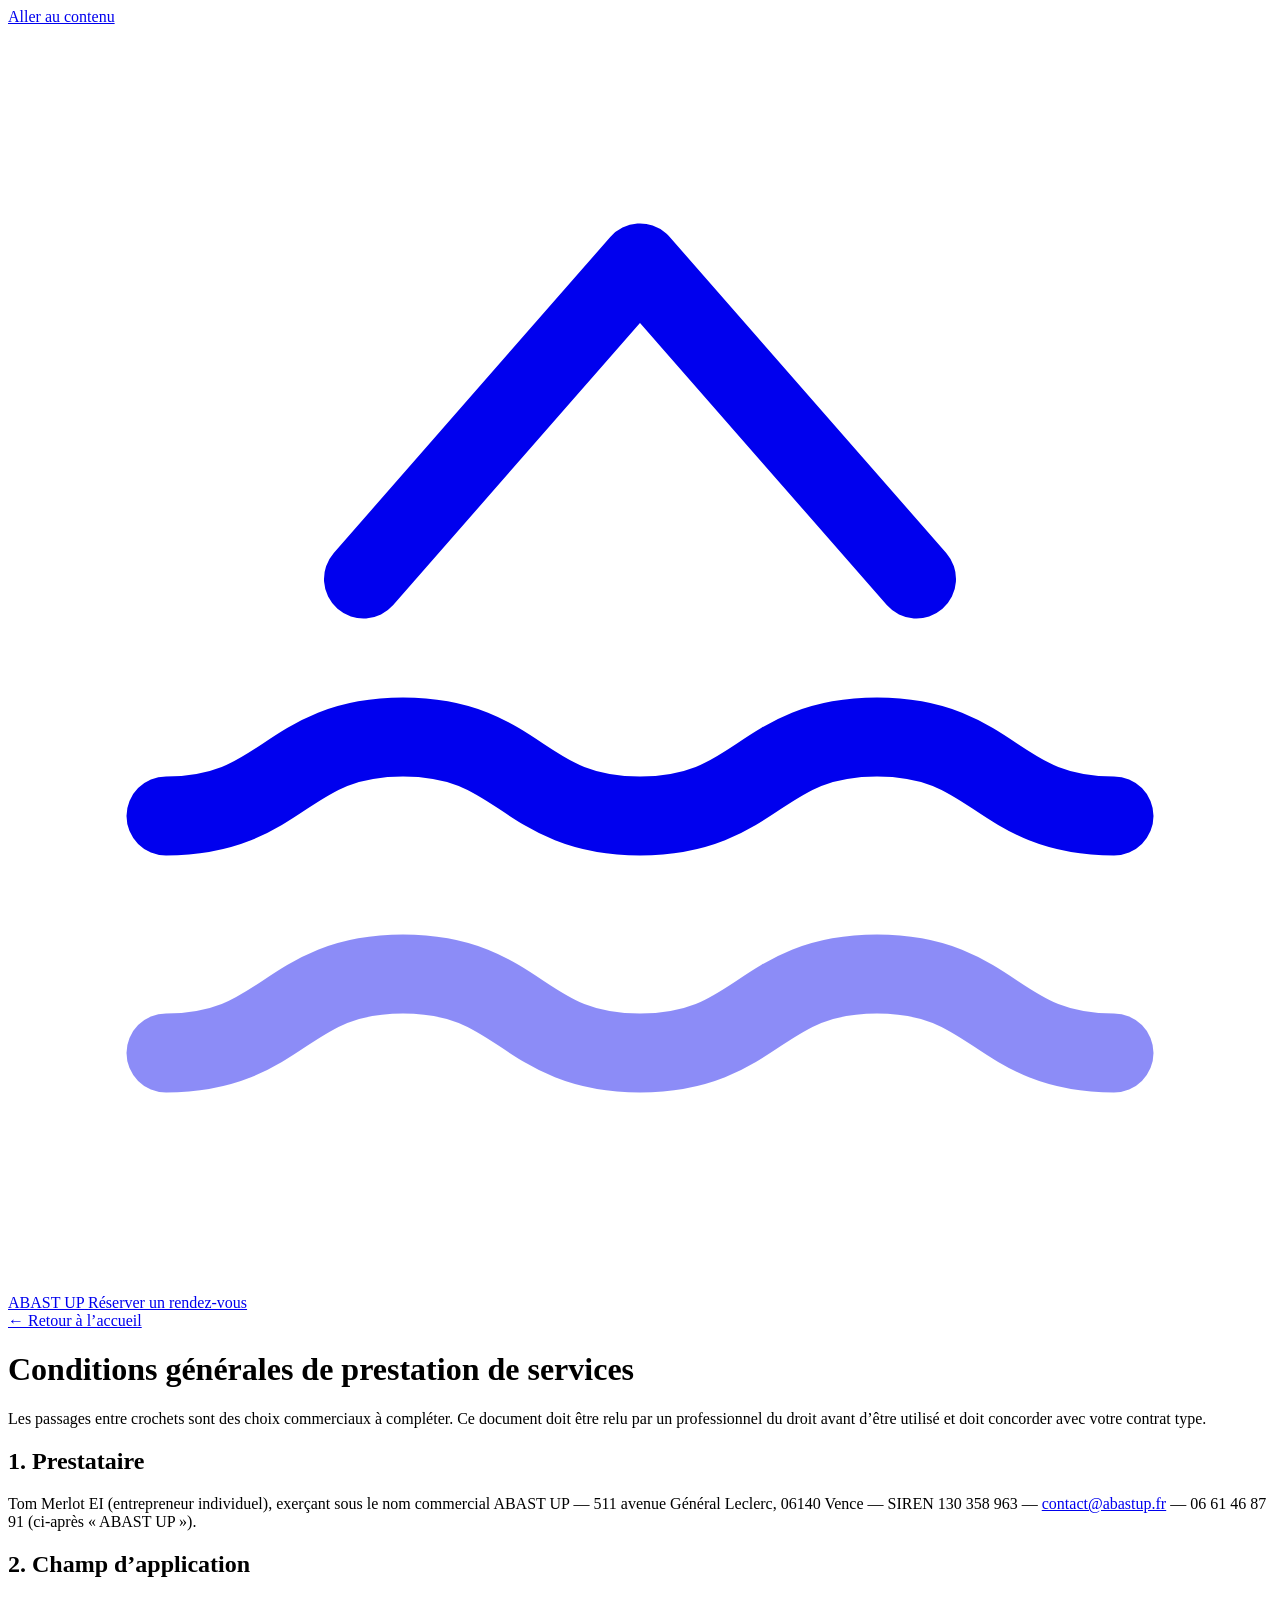
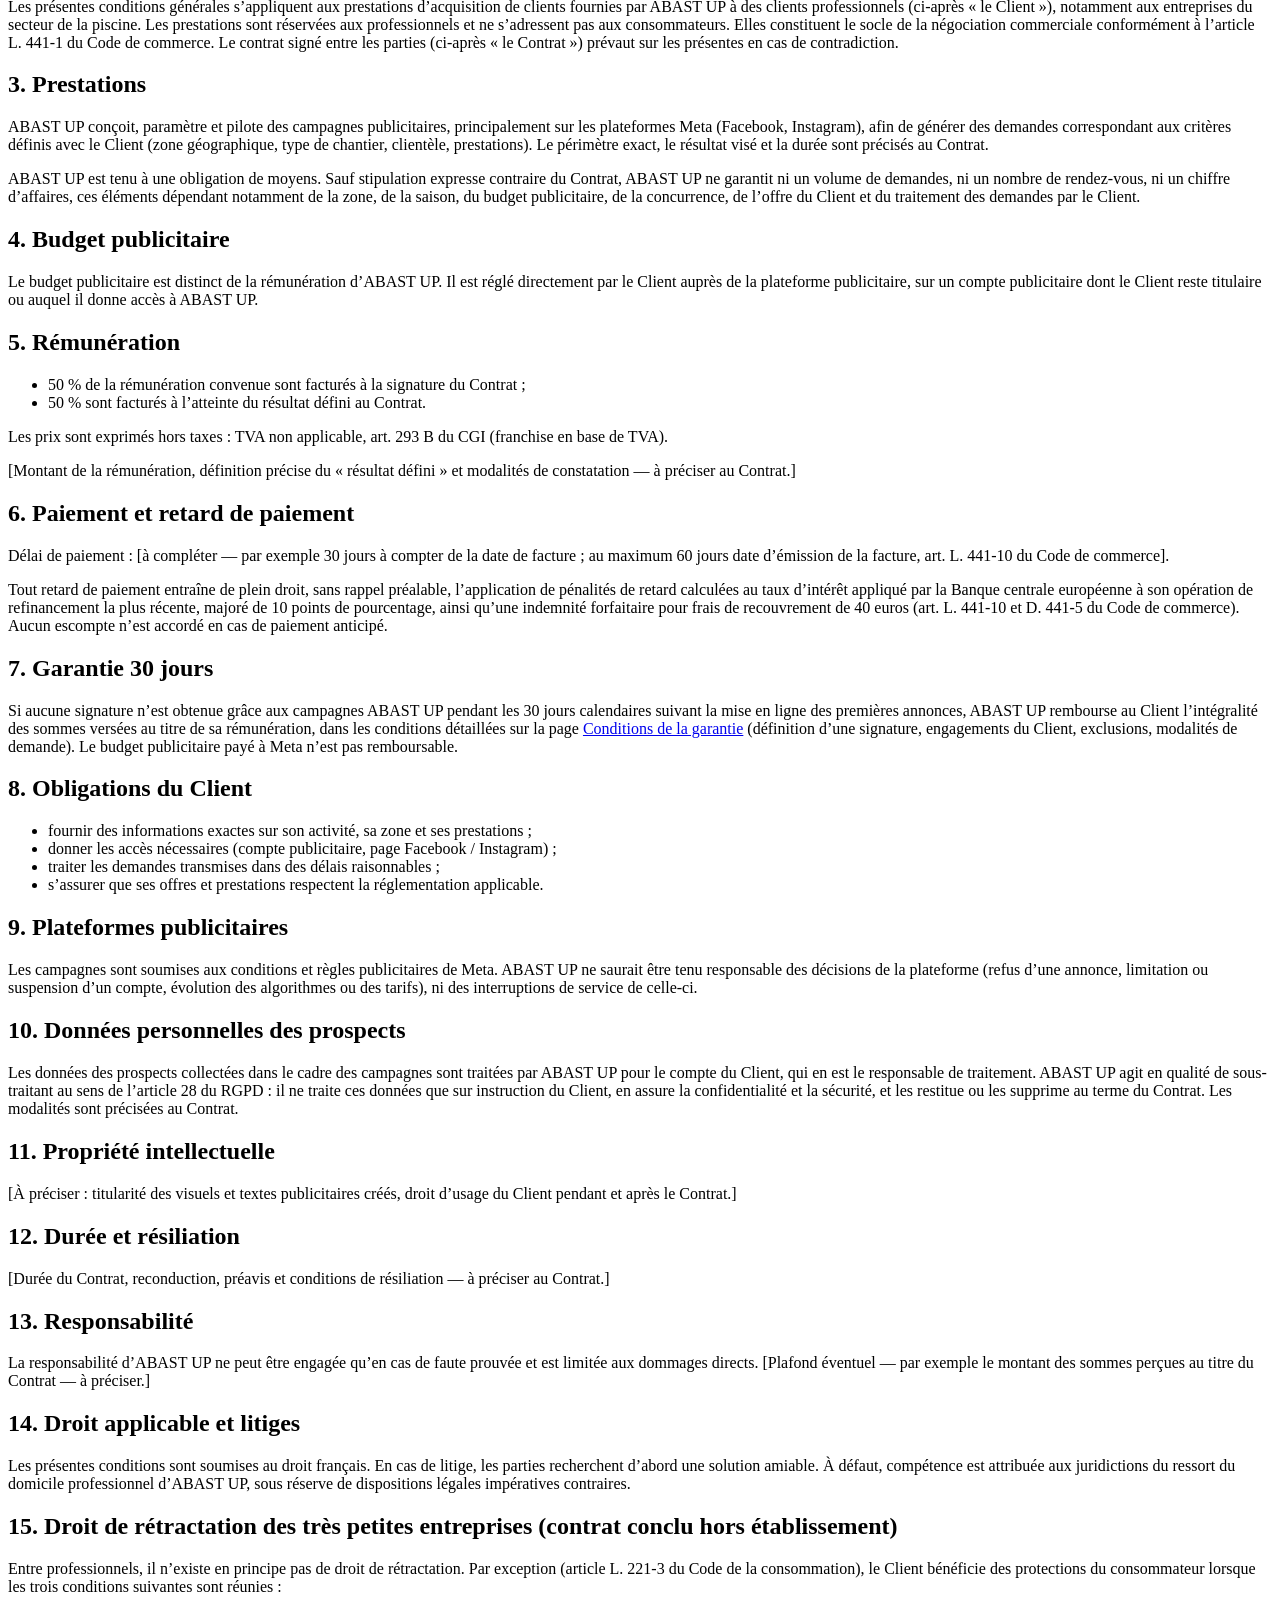
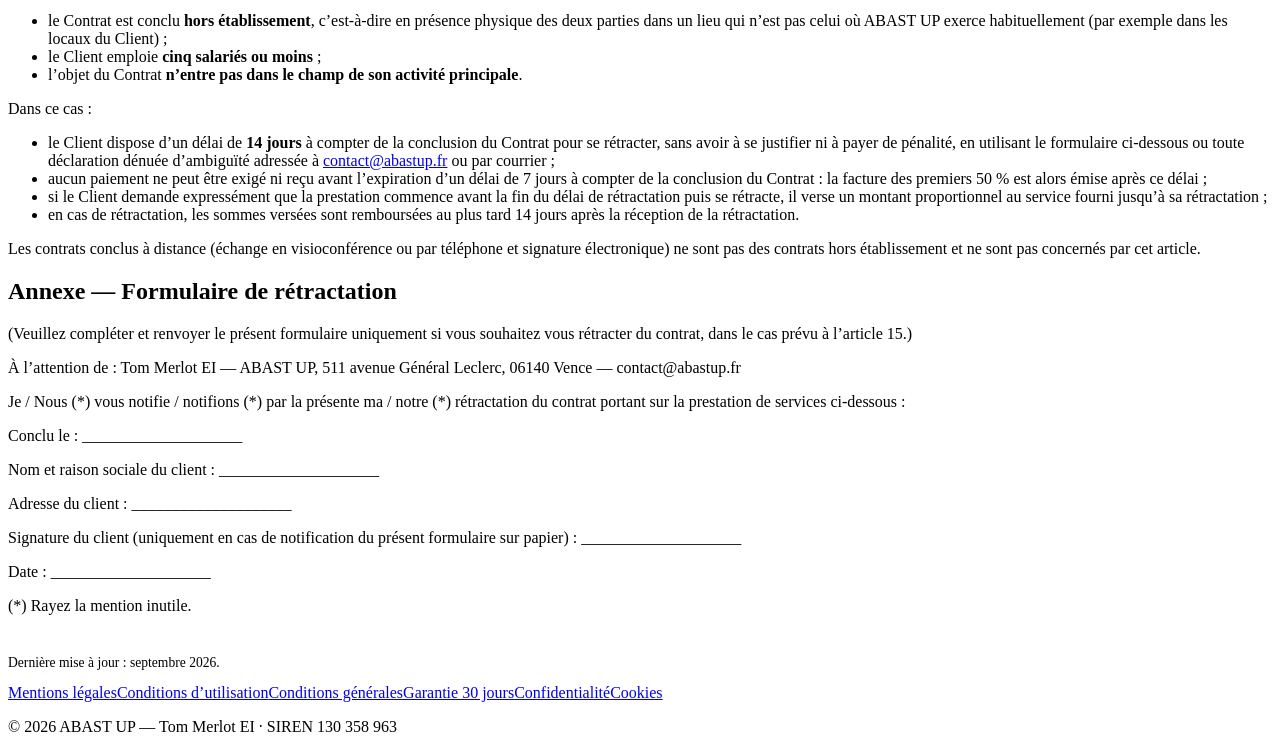
==== conditions-generales.html @ 11e273e6 "Add files via upload" ====
<!doctype html>
<html lang="fr">
<head>
  <meta charset="utf-8">
  <meta name="viewport" content="width=device-width, initial-scale=1, viewport-fit=cover">
  <title>Conditions générales — ABAST UP</title>
  <meta name="description" content="Conditions générales de prestation de services — ABAST UP.">
  <meta name="theme-color" content="#0b1114">
  <link rel="icon" href="favicon.svg" type="image/svg+xml">
  <link rel="stylesheet" href="assets/css/main.css">
</head>
<body>
  <a class="skip-link" href="#contenu">Aller au contenu</a>
  <header class="site-header is-light">
    <div class="site-header__inner">
      <a class="brand" href="index.html" aria-label="ABAST UP — accueil">
        <svg class="brand__mark" viewBox="0 0 32 32" aria-hidden="true"><path d="M4 20c3 0 3-2 6-2s3 2 6 2 3-2 6-2 3 2 6 2" fill="none" stroke="currentColor" stroke-width="2" stroke-linecap="round"/><path d="M9 14 16 6l7 8" fill="none" stroke="currentColor" stroke-width="2" stroke-linecap="round" stroke-linejoin="round"/><path d="M4 26c3 0 3-2 6-2s3 2 6 2 3-2 6-2 3 2 6 2" fill="none" stroke="currentColor" stroke-width="2" stroke-linecap="round" opacity=".45"/></svg>
        <span class="brand__name">ABAST UP</span>
      </a>
      <a class="btn btn--primary btn--sm" style="margin-left:auto" href="index.html#rdv">Réserver un rendez-vous</a>
    </div>
  </header>
  <main class="legal" id="contenu">
    <div class="container">
      <a class="link" href="index.html">← Retour à l’accueil</a>
      <h1>Conditions générales de prestation de services</h1>
      <p class="placeholder">Les passages entre crochets sont des choix commerciaux à compléter. Ce document doit être relu par un professionnel du droit avant d’être utilisé et doit concorder avec votre contrat type.</p>

      <h2>1. Prestataire</h2>
      <p>Tom Merlot EI (entrepreneur individuel), exerçant sous le nom commercial ABAST UP — 511 avenue Général Leclerc, 06140 Vence — SIREN 130 358 963 — <a class="link" href="mailto:contact@abastup.fr">contact@abastup.fr</a> — 06 61 46 87 91 (ci-après « ABAST UP »).</p>

      <h2>2. Champ d’application</h2>
      <p>Les présentes conditions générales s’appliquent aux prestations d’acquisition de clients fournies par ABAST UP à des clients professionnels (ci-après « le Client »), notamment aux entreprises du secteur de la piscine. Les prestations sont réservées aux professionnels et ne s’adressent pas aux consommateurs. Elles constituent le socle de la négociation commerciale conformément à l’article L. 441-1 du Code de commerce. Le contrat signé entre les parties (ci-après « le Contrat ») prévaut sur les présentes en cas de contradiction.</p>

      <h2>3. Prestations</h2>
      <p>ABAST UP conçoit, paramètre et pilote des campagnes publicitaires, principalement sur les plateformes Meta (Facebook, Instagram), afin de générer des demandes correspondant aux critères définis avec le Client (zone géographique, type de chantier, clientèle, prestations). Le périmètre exact, le résultat visé et la durée sont précisés au Contrat.</p>
      <p>ABAST UP est tenu à une obligation de moyens. Sauf stipulation expresse contraire du Contrat, ABAST UP ne garantit ni un volume de demandes, ni un nombre de rendez-vous, ni un chiffre d’affaires, ces éléments dépendant notamment de la zone, de la saison, du budget publicitaire, de la concurrence, de l’offre du Client et du traitement des demandes par le Client.</p>

      <h2>4. Budget publicitaire</h2>
      <p>Le budget publicitaire est distinct de la rémunération d’ABAST UP. Il est réglé directement par le Client auprès de la plateforme publicitaire, sur un compte publicitaire dont le Client reste titulaire ou auquel il donne accès à ABAST UP.</p>

      <h2>5. Rémunération</h2>
      <ul>
        <li>50 % de la rémunération convenue sont facturés à la signature du Contrat ;</li>
        <li>50 % sont facturés à l’atteinte du résultat défini au Contrat.</li>
      </ul>
      <p>Les prix sont exprimés hors taxes : TVA non applicable, art. 293 B du CGI (franchise en base de TVA).</p>
      <p class="placeholder">[Montant de la rémunération, définition précise du « résultat défini » et modalités de constatation — à préciser au Contrat.]</p>

      <h2>6. Paiement et retard de paiement</h2>
      <p class="placeholder">Délai de paiement : [à compléter — par exemple 30 jours à compter de la date de facture ; au maximum 60 jours date d’émission de la facture, art. L. 441-10 du Code de commerce].</p>
      <p>Tout retard de paiement entraîne de plein droit, sans rappel préalable, l’application de pénalités de retard calculées au taux d’intérêt appliqué par la Banque centrale européenne à son opération de refinancement la plus récente, majoré de 10 points de pourcentage, ainsi qu’une indemnité forfaitaire pour frais de recouvrement de 40 euros (art. L. 441-10 et D. 441-5 du Code de commerce). Aucun escompte n’est accordé en cas de paiement anticipé.</p>

      <h2>7. Garantie 30 jours</h2>
      <p>Si aucune signature n’est obtenue grâce aux campagnes ABAST UP pendant les 30 jours calendaires suivant la mise en ligne des premières annonces, ABAST UP rembourse au Client l’intégralité des sommes versées au titre de sa rémunération, dans les conditions détaillées sur la page <a class="link" href="garantie.html">Conditions de la garantie</a> (définition d’une signature, engagements du Client, exclusions, modalités de demande). Le budget publicitaire payé à Meta n’est pas remboursable.</p>

      <h2>8. Obligations du Client</h2>
      <ul>
        <li>fournir des informations exactes sur son activité, sa zone et ses prestations ;</li>
        <li>donner les accès nécessaires (compte publicitaire, page Facebook / Instagram) ;</li>
        <li>traiter les demandes transmises dans des délais raisonnables ;</li>
        <li>s’assurer que ses offres et prestations respectent la réglementation applicable.</li>
      </ul>

      <h2>9. Plateformes publicitaires</h2>
      <p>Les campagnes sont soumises aux conditions et règles publicitaires de Meta. ABAST UP ne saurait être tenu responsable des décisions de la plateforme (refus d’une annonce, limitation ou suspension d’un compte, évolution des algorithmes ou des tarifs), ni des interruptions de service de celle-ci.</p>

      <h2>10. Données personnelles des prospects</h2>
      <p>Les données des prospects collectées dans le cadre des campagnes sont traitées par ABAST UP pour le compte du Client, qui en est le responsable de traitement. ABAST UP agit en qualité de sous-traitant au sens de l’article 28 du RGPD : il ne traite ces données que sur instruction du Client, en assure la confidentialité et la sécurité, et les restitue ou les supprime au terme du Contrat. Les modalités sont précisées au Contrat.</p>

      <h2>11. Propriété intellectuelle</h2>
      <p class="placeholder">[À préciser : titularité des visuels et textes publicitaires créés, droit d’usage du Client pendant et après le Contrat.]</p>

      <h2>12. Durée et résiliation</h2>
      <p class="placeholder">[Durée du Contrat, reconduction, préavis et conditions de résiliation — à préciser au Contrat.]</p>

      <h2>13. Responsabilité</h2>
      <p>La responsabilité d’ABAST UP ne peut être engagée qu’en cas de faute prouvée et est limitée aux dommages directs. <span class="placeholder">[Plafond éventuel — par exemple le montant des sommes perçues au titre du Contrat — à préciser.]</span></p>

      <h2>14. Droit applicable et litiges</h2>
      <p>Les présentes conditions sont soumises au droit français. En cas de litige, les parties recherchent d’abord une solution amiable. À défaut, compétence est attribuée aux juridictions du ressort du domicile professionnel d’ABAST UP, sous réserve de dispositions légales impératives contraires.</p>

      <h2 id="retractation">15. Droit de rétractation des très petites entreprises (contrat conclu hors établissement)</h2>
      <p>Entre professionnels, il n’existe en principe pas de droit de rétractation. Par exception (article L. 221-3 du Code de la consommation), le Client bénéficie des protections du consommateur lorsque les trois conditions suivantes sont réunies :</p>
      <ul>
        <li>le Contrat est conclu <strong>hors établissement</strong>, c’est-à-dire en présence physique des deux parties dans un lieu qui n’est pas celui où ABAST UP exerce habituellement (par exemple dans les locaux du Client) ;</li>
        <li>le Client emploie <strong>cinq salariés ou moins</strong> ;</li>
        <li>l’objet du Contrat <strong>n’entre pas dans le champ de son activité principale</strong>.</li>
      </ul>
      <p>Dans ce cas :</p>
      <ul>
        <li>le Client dispose d’un délai de <strong>14 jours</strong> à compter de la conclusion du Contrat pour se rétracter, sans avoir à se justifier ni à payer de pénalité, en utilisant le formulaire ci-dessous ou toute déclaration dénuée d’ambiguïté adressée à <a class="link" href="mailto:contact@abastup.fr">contact@abastup.fr</a> ou par courrier ;</li>
        <li>aucun paiement ne peut être exigé ni reçu avant l’expiration d’un délai de 7 jours à compter de la conclusion du Contrat : la facture des premiers 50 % est alors émise après ce délai ;</li>
        <li>si le Client demande expressément que la prestation commence avant la fin du délai de rétractation puis se rétracte, il verse un montant proportionnel au service fourni jusqu’à sa rétractation ;</li>
        <li>en cas de rétractation, les sommes versées sont remboursées au plus tard 14 jours après la réception de la rétractation.</li>
      </ul>
      <p>Les contrats conclus à distance (échange en visioconférence ou par téléphone et signature électronique) ne sont pas des contrats hors établissement et ne sont pas concernés par cet article.</p>

      <h2 id="formulaire">Annexe — Formulaire de rétractation</h2>
      <p>(Veuillez compléter et renvoyer le présent formulaire uniquement si vous souhaitez vous rétracter du contrat, dans le cas prévu à l’article 15.)</p>
      <div class="form-model">
        <p>À l’attention de : Tom Merlot EI — ABAST UP, 511 avenue Général Leclerc, 06140 Vence — contact@abastup.fr</p>
        <p>Je / Nous (*) vous notifie / notifions (*) par la présente ma / notre (*) rétractation du contrat portant sur la prestation de services ci-dessous :</p>
        <p>Conclu le : ____________________</p>
        <p>Nom et raison sociale du client : ____________________</p>
        <p>Adresse du client : ____________________</p>
        <p>Signature du client (uniquement en cas de notification du présent formulaire sur papier) : ____________________</p>
        <p>Date : ____________________</p>
        <p>(*) Rayez la mention inutile.</p>
      </div>

      <p style="margin-top:40px;font-size:.85rem">Dernière mise à jour : septembre 2026.</p>
    </div>
  </main>
  <footer class="legal-footer">
    <div class="container">
      <nav aria-label="Informations légales"><a href="mentions-legales.html">Mentions légales</a><a href="cgu.html">Conditions d’utilisation</a><a href="conditions-generales.html">Conditions générales</a><a href="garantie.html">Garantie 30 jours</a><a href="confidentialite.html">Confidentialité</a><a href="cookies.html">Cookies</a></nav>
      <p>© 2026 ABAST UP — Tom Merlot EI · SIREN 130 358 963</p>
    </div>
  </footer>
</body>
</html>
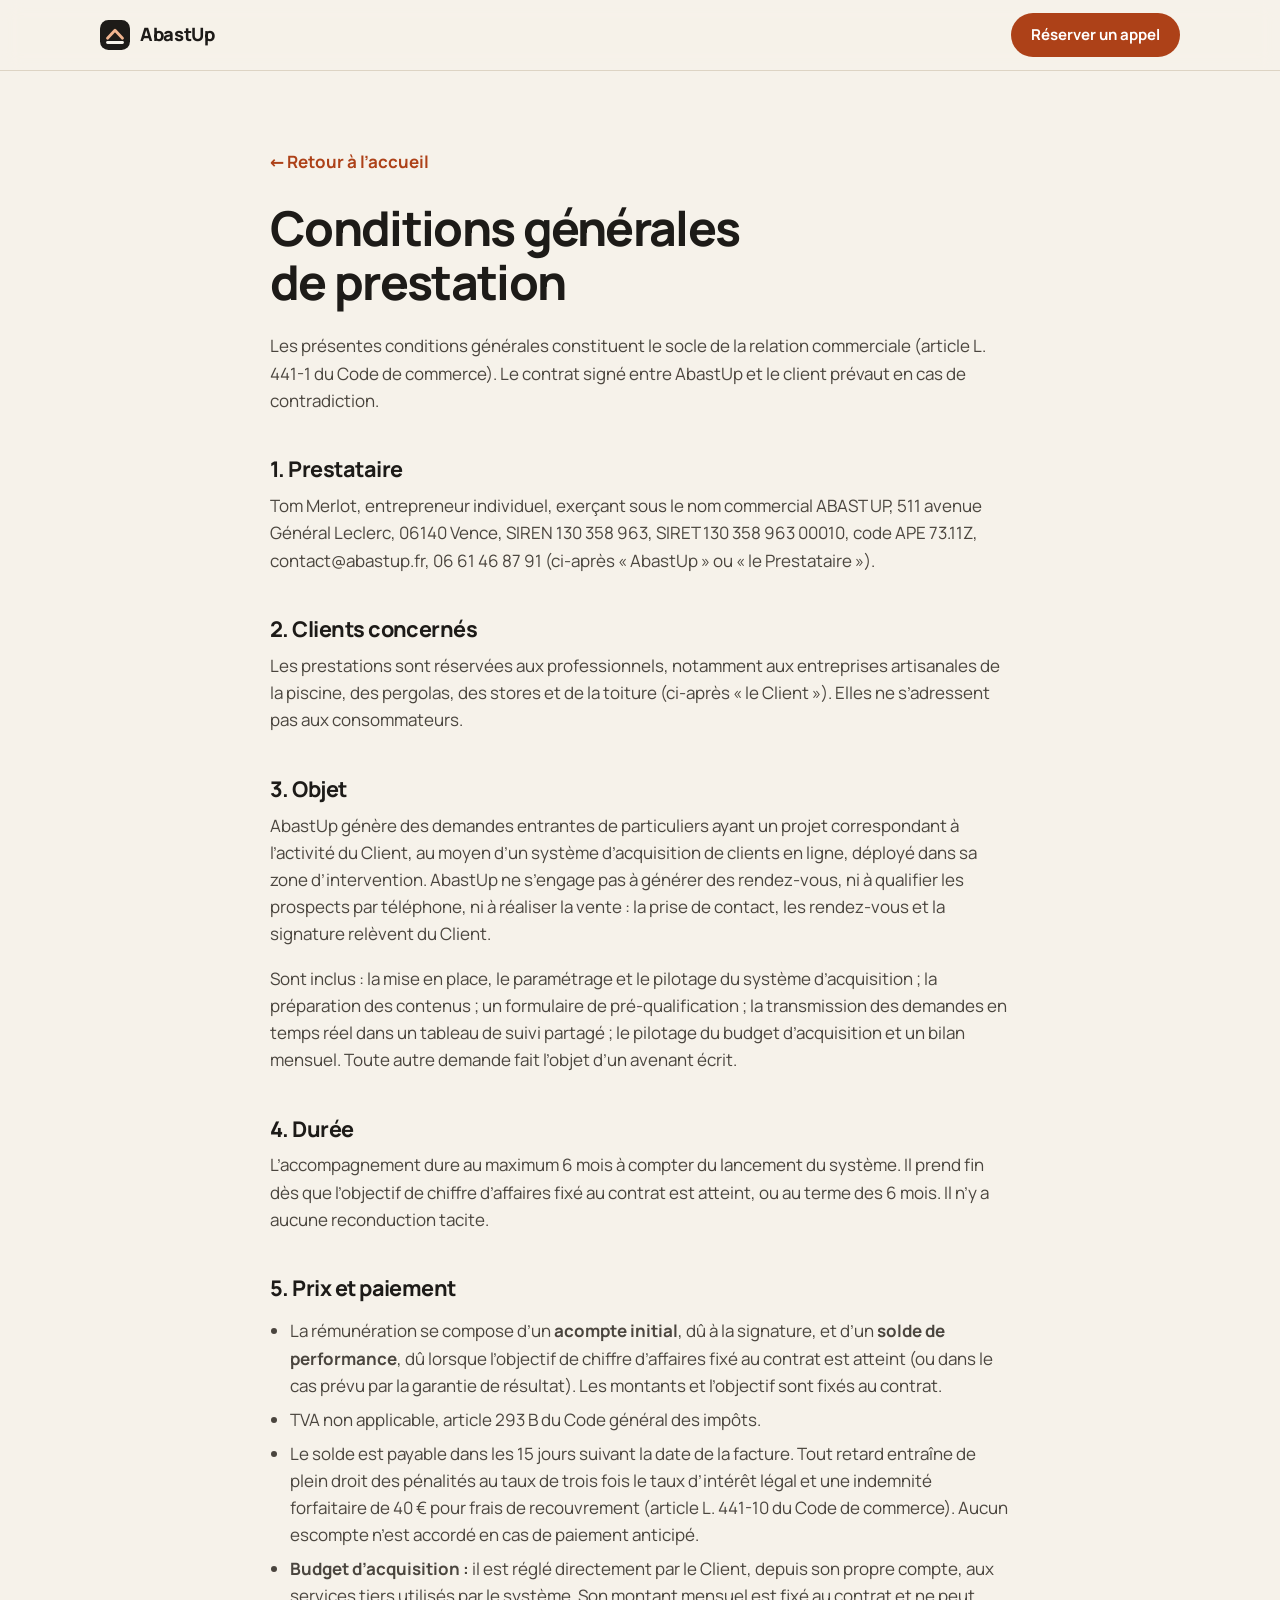
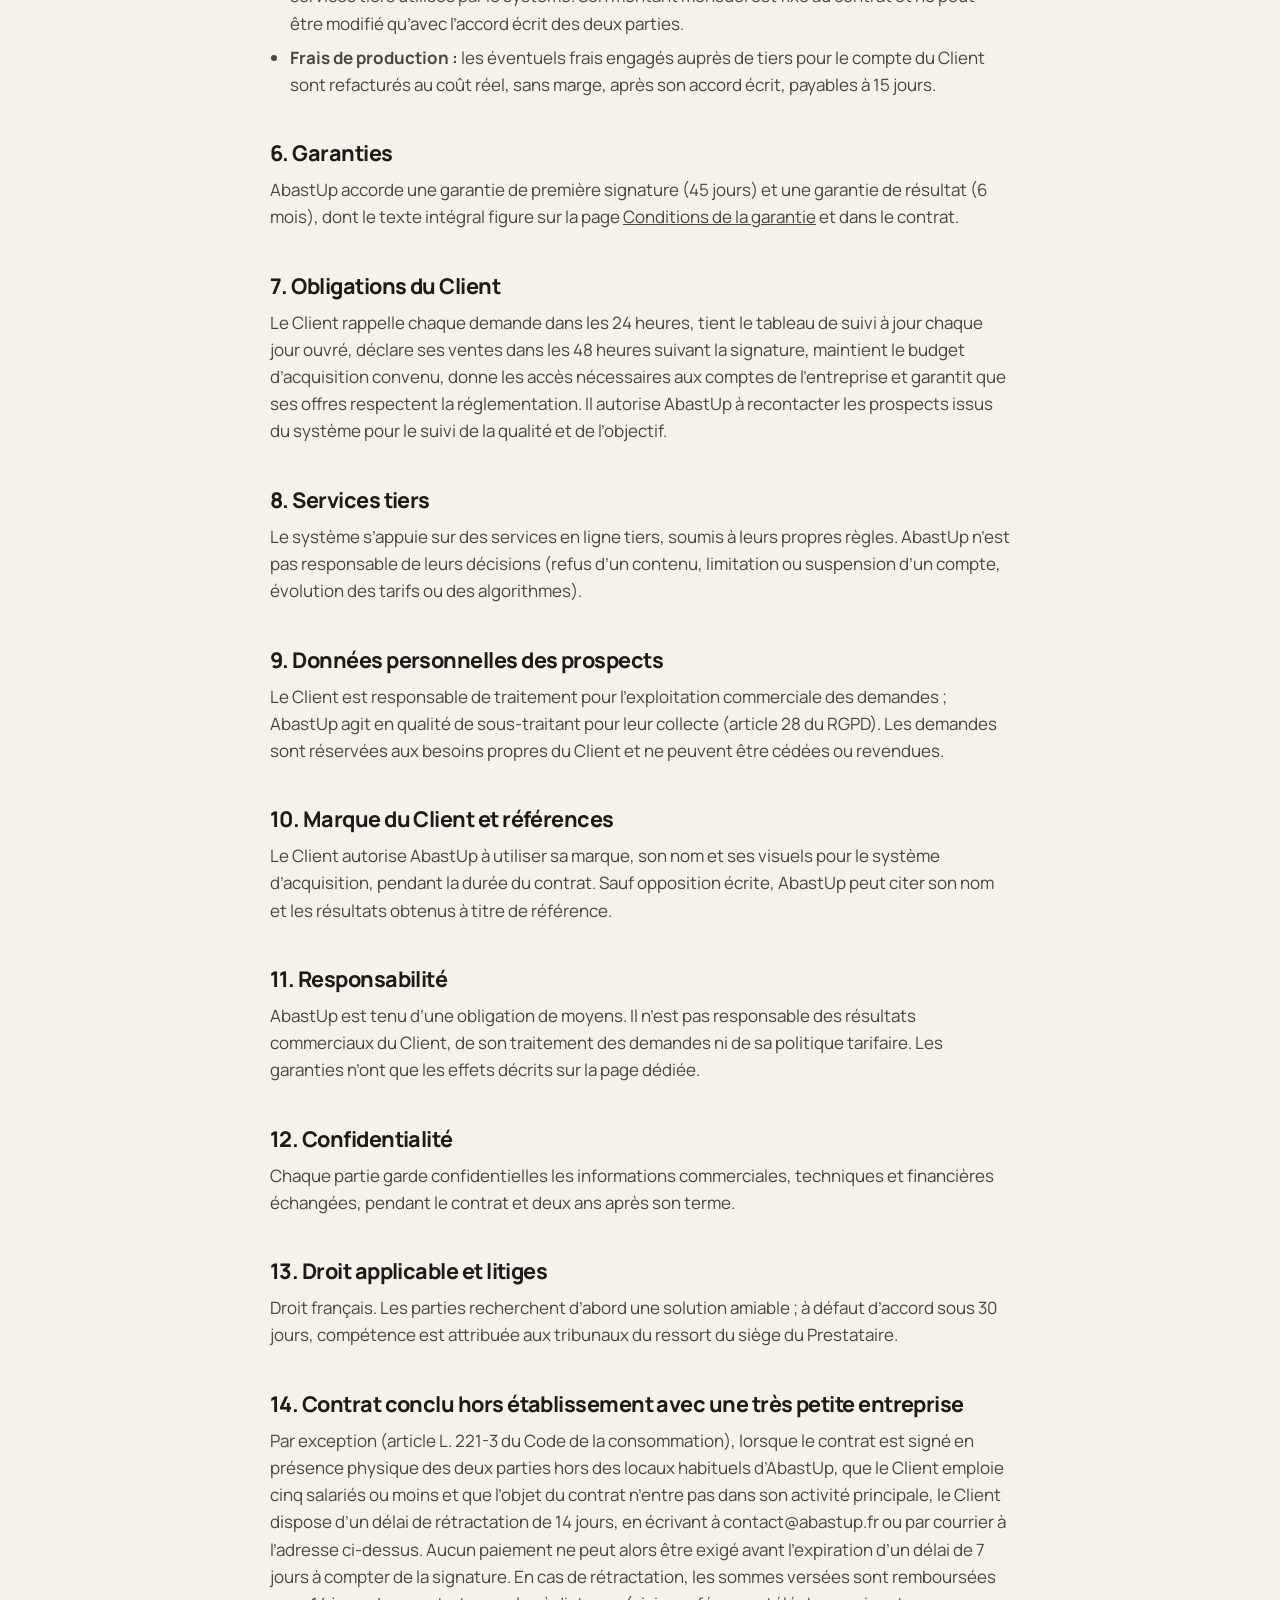
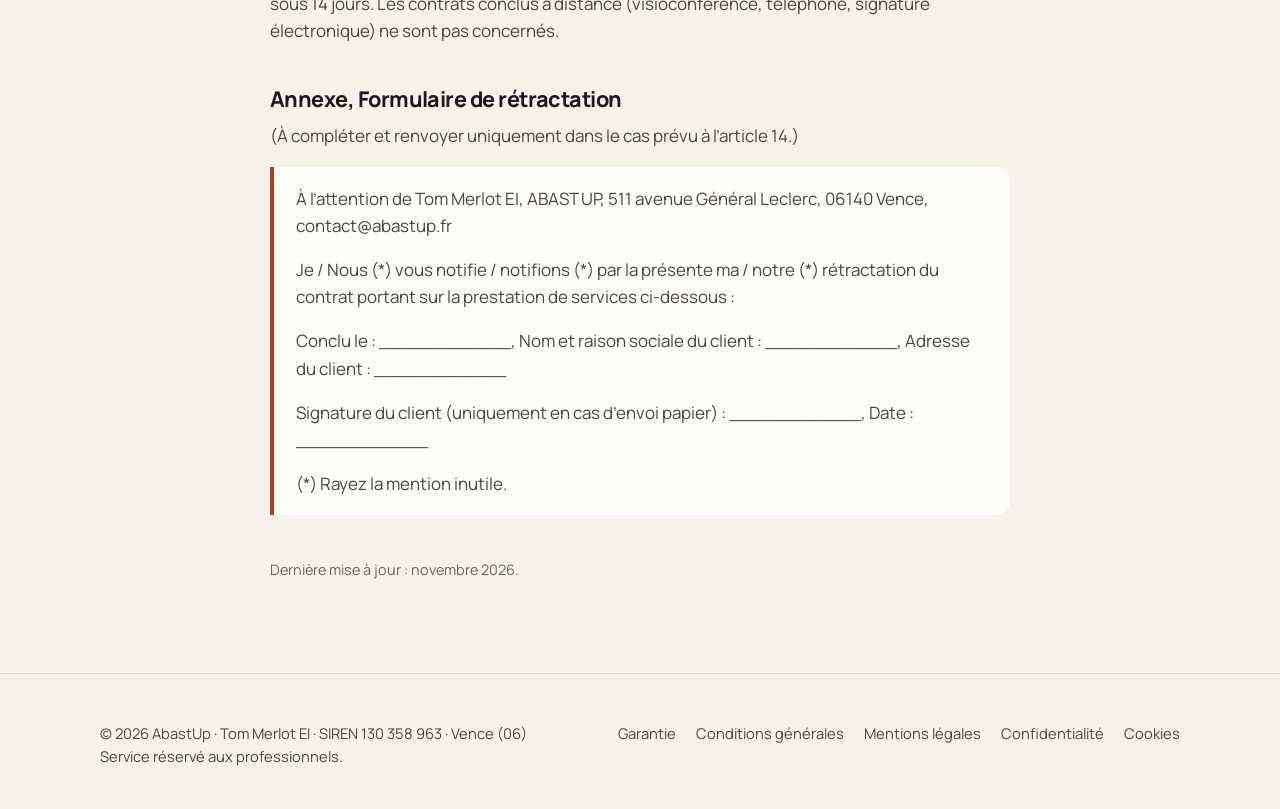
==== commit 4f5cbcad: "Nouveau site AbastUp" ====
--- a/conditions-generales.html
+++ b/conditions-generales.html
@@ -2,120 +2,103 @@
 <html lang="fr">
 <head>
   <meta charset="utf-8">
-  <meta name="viewport" content="width=device-width, initial-scale=1, viewport-fit=cover">
-  <title>Conditions générales — ABAST UP</title>
-  <meta name="description" content="Conditions générales de prestation de services — ABAST UP.">
-  <meta name="theme-color" content="#0b1114">
+  <meta name="viewport" content="width=device-width, initial-scale=1">
+  <title>Conditions générales de prestation | AbastUp</title>
+  <meta name="description" content="Conditions générales de prestation de services d’AbastUp, réservées aux professionnels.">
+  <link rel="canonical" href="https://abastup.fr/conditions-generales.html">
+  <meta name="theme-color" content="#f6f2ea">
   <link rel="icon" href="favicon.svg" type="image/svg+xml">
-  <link rel="stylesheet" href="assets/css/main.css">
+  <link rel="stylesheet" href="assets/css/site.css">
 </head>
 <body>
-  <a class="skip-link" href="#contenu">Aller au contenu</a>
-  <header class="site-header is-light">
-    <div class="site-header__inner">
-      <a class="brand" href="index.html" aria-label="ABAST UP — accueil">
-        <svg class="brand__mark" viewBox="0 0 32 32" aria-hidden="true"><path d="M4 20c3 0 3-2 6-2s3 2 6 2 3-2 6-2 3 2 6 2" fill="none" stroke="currentColor" stroke-width="2" stroke-linecap="round"/><path d="M9 14 16 6l7 8" fill="none" stroke="currentColor" stroke-width="2" stroke-linecap="round" stroke-linejoin="round"/><path d="M4 26c3 0 3-2 6-2s3 2 6 2 3-2 6-2 3 2 6 2" fill="none" stroke="currentColor" stroke-width="2" stroke-linecap="round" opacity=".45"/></svg>
-        <span class="brand__name">ABAST UP</span>
+  <a class="skip" href="#contenu">Aller au contenu</a>
+  <header class="site-header scrolled">
+    <div class="wrap">
+      <a class="logo" href="index.html" aria-label="AbastUp, accueil">
+        <svg viewBox="0 0 32 32" aria-hidden="true"><rect width="32" height="32" rx="9" fill="#1d1b18"/><path d="M8 19.5 16 11l8 8.5" fill="none" stroke="#f0b48f" stroke-width="3" stroke-linecap="round" stroke-linejoin="round"/><path d="M8 24h16" stroke="#f6f2ea" stroke-width="3" stroke-linecap="round"/></svg>
+        AbastUp
       </a>
-      <a class="btn btn--primary btn--sm" style="margin-left:auto" href="index.html#rdv">Réserver un rendez-vous</a>
+      <nav class="nav" aria-label="Navigation"><a class="btn btn-primary btn-sm" href="index.html#rdv">Réserver un appel</a></nav>
     </div>
   </header>
-  <main class="legal" id="contenu">
-    <div class="container">
-      <a class="link" href="index.html">← Retour à l’accueil</a>
-      <h1>Conditions générales de prestation de services</h1>
-      <p class="placeholder">Les passages entre crochets sont des choix commerciaux à compléter. Ce document doit être relu par un professionnel du droit avant d’être utilisé et doit concorder avec votre contrat type.</p>
+  <main id="contenu" class="legal">
+    <div class="wrap">
+      <a class="back" href="index.html">← Retour à l’accueil</a>
+      <h1>Conditions générales de prestation</h1>
+      <p>Les présentes conditions générales constituent le socle de la relation commerciale (article L. 441-1 du Code de commerce). Le contrat signé entre AbastUp et le client prévaut en cas de contradiction.</p>
 
       <h2>1. Prestataire</h2>
-      <p>Tom Merlot EI (entrepreneur individuel), exerçant sous le nom commercial ABAST UP — 511 avenue Général Leclerc, 06140 Vence — SIREN 130 358 963 — <a class="link" href="mailto:contact@abastup.fr">contact@abastup.fr</a> — 06 61 46 87 91 (ci-après « ABAST UP »).</p>
+      <p>Tom Merlot, entrepreneur individuel, exerçant sous le nom commercial ABAST UP, 511 avenue Général Leclerc, 06140 Vence, SIREN 130 358 963, SIRET 130 358 963 00010, code APE 73.11Z, contact@abastup.fr, 06 61 46 87 91 (ci-après « AbastUp » ou « le Prestataire »).</p>
 
-      <h2>2. Champ d’application</h2>
-      <p>Les présentes conditions générales s’appliquent aux prestations d’acquisition de clients fournies par ABAST UP à des clients professionnels (ci-après « le Client »), notamment aux entreprises du secteur de la piscine. Les prestations sont réservées aux professionnels et ne s’adressent pas aux consommateurs. Elles constituent le socle de la négociation commerciale conformément à l’article L. 441-1 du Code de commerce. Le contrat signé entre les parties (ci-après « le Contrat ») prévaut sur les présentes en cas de contradiction.</p>
+      <h2>2. Clients concernés</h2>
+      <p>Les prestations sont réservées aux professionnels, notamment aux entreprises artisanales de la piscine, des pergolas, des stores et de la toiture (ci-après « le Client »). Elles ne s’adressent pas aux consommateurs.</p>
 
-      <h2>3. Prestations</h2>
-      <p>ABAST UP conçoit, paramètre et pilote des campagnes publicitaires, principalement sur les plateformes Meta (Facebook, Instagram), afin de générer des demandes correspondant aux critères définis avec le Client (zone géographique, type de chantier, clientèle, prestations). Le périmètre exact, le résultat visé et la durée sont précisés au Contrat.</p>
-      <p>ABAST UP est tenu à une obligation de moyens. Sauf stipulation expresse contraire du Contrat, ABAST UP ne garantit ni un volume de demandes, ni un nombre de rendez-vous, ni un chiffre d’affaires, ces éléments dépendant notamment de la zone, de la saison, du budget publicitaire, de la concurrence, de l’offre du Client et du traitement des demandes par le Client.</p>
+      <h2>3. Objet</h2>
+      <p>AbastUp génère des demandes entrantes de particuliers ayant un projet correspondant à l’activité du Client, au moyen d’un système d’acquisition de clients en ligne, déployé dans sa zone d’intervention. AbastUp ne s’engage pas à générer des rendez-vous, ni à qualifier les prospects par téléphone, ni à réaliser la vente : la prise de contact, les rendez-vous et la signature relèvent du Client.</p>
+      <p>Sont inclus : la mise en place, le paramétrage et le pilotage du système d’acquisition ; la préparation des contenus ; un formulaire de pré-qualification ; la transmission des demandes en temps réel dans un tableau de suivi partagé ; le pilotage du budget d’acquisition et un bilan mensuel. Toute autre demande fait l’objet d’un avenant écrit.</p>
 
-      <h2>4. Budget publicitaire</h2>
-      <p>Le budget publicitaire est distinct de la rémunération d’ABAST UP. Il est réglé directement par le Client auprès de la plateforme publicitaire, sur un compte publicitaire dont le Client reste titulaire ou auquel il donne accès à ABAST UP.</p>
+      <h2>4. Durée</h2>
+      <p>L’accompagnement dure au maximum 6 mois à compter du lancement du système. Il prend fin dès que l’objectif de chiffre d’affaires fixé au contrat est atteint, ou au terme des 6 mois. Il n’y a aucune reconduction tacite.</p>
 
-      <h2>5. Rémunération</h2>
+      <h2>5. Prix et paiement</h2>
       <ul>
-        <li>50 % de la rémunération convenue sont facturés à la signature du Contrat ;</li>
-        <li>50 % sont facturés à l’atteinte du résultat défini au Contrat.</li>
-      </ul>
-      <p>Les prix sont exprimés hors taxes : TVA non applicable, art. 293 B du CGI (franchise en base de TVA).</p>
-      <p class="placeholder">[Montant de la rémunération, définition précise du « résultat défini » et modalités de constatation — à préciser au Contrat.]</p>
-
-      <h2>6. Paiement et retard de paiement</h2>
-      <p class="placeholder">Délai de paiement : [à compléter — par exemple 30 jours à compter de la date de facture ; au maximum 60 jours date d’émission de la facture, art. L. 441-10 du Code de commerce].</p>
-      <p>Tout retard de paiement entraîne de plein droit, sans rappel préalable, l’application de pénalités de retard calculées au taux d’intérêt appliqué par la Banque centrale européenne à son opération de refinancement la plus récente, majoré de 10 points de pourcentage, ainsi qu’une indemnité forfaitaire pour frais de recouvrement de 40 euros (art. L. 441-10 et D. 441-5 du Code de commerce). Aucun escompte n’est accordé en cas de paiement anticipé.</p>
-
-      <h2>7. Garantie 30 jours</h2>
-      <p>Si aucune signature n’est obtenue grâce aux campagnes ABAST UP pendant les 30 jours calendaires suivant la mise en ligne des premières annonces, ABAST UP rembourse au Client l’intégralité des sommes versées au titre de sa rémunération, dans les conditions détaillées sur la page <a class="link" href="garantie.html">Conditions de la garantie</a> (définition d’une signature, engagements du Client, exclusions, modalités de demande). Le budget publicitaire payé à Meta n’est pas remboursable.</p>
-
-      <h2>8. Obligations du Client</h2>
-      <ul>
-        <li>fournir des informations exactes sur son activité, sa zone et ses prestations ;</li>
-        <li>donner les accès nécessaires (compte publicitaire, page Facebook / Instagram) ;</li>
-        <li>traiter les demandes transmises dans des délais raisonnables ;</li>
-        <li>s’assurer que ses offres et prestations respectent la réglementation applicable.</li>
+        <li>La rémunération se compose d’un <strong>acompte initial</strong>, dû à la signature, et d’un <strong>solde de performance</strong>, dû lorsque l’objectif de chiffre d’affaires fixé au contrat est atteint (ou dans le cas prévu par la garantie de résultat). Les montants et l’objectif sont fixés au contrat.</li>
+        <li>TVA non applicable, article 293 B du Code général des impôts.</li>
+        <li>Le solde est payable dans les 15 jours suivant la date de la facture. Tout retard entraîne de plein droit des pénalités au taux de trois fois le taux d’intérêt légal et une indemnité forfaitaire de 40 € pour frais de recouvrement (article L. 441-10 du Code de commerce). Aucun escompte n’est accordé en cas de paiement anticipé.</li>
+        <li><strong>Budget d’acquisition :</strong> il est réglé directement par le Client, depuis son propre compte, aux services tiers utilisés par le système. Son montant mensuel est fixé au contrat et ne peut être modifié qu’avec l’accord écrit des deux parties.</li>
+        <li><strong>Frais de production :</strong> les éventuels frais engagés auprès de tiers pour le compte du Client sont refacturés au coût réel, sans marge, après son accord écrit, payables à 15 jours.</li>
       </ul>
 
-      <h2>9. Plateformes publicitaires</h2>
-      <p>Les campagnes sont soumises aux conditions et règles publicitaires de Meta. ABAST UP ne saurait être tenu responsable des décisions de la plateforme (refus d’une annonce, limitation ou suspension d’un compte, évolution des algorithmes ou des tarifs), ni des interruptions de service de celle-ci.</p>
+      <h2>6. Garanties</h2>
+      <p>AbastUp accorde une garantie de première signature (45 jours) et une garantie de résultat (6 mois), dont le texte intégral figure sur la page <a href="garantie.html">Conditions de la garantie</a> et dans le contrat.</p>
 
-      <h2>10. Données personnelles des prospects</h2>
-      <p>Les données des prospects collectées dans le cadre des campagnes sont traitées par ABAST UP pour le compte du Client, qui en est le responsable de traitement. ABAST UP agit en qualité de sous-traitant au sens de l’article 28 du RGPD : il ne traite ces données que sur instruction du Client, en assure la confidentialité et la sécurité, et les restitue ou les supprime au terme du Contrat. Les modalités sont précisées au Contrat.</p>
+      <h2>7. Obligations du Client</h2>
+      <p>Le Client rappelle chaque demande dans les 24 heures, tient le tableau de suivi à jour chaque jour ouvré, déclare ses ventes dans les 48 heures suivant la signature, maintient le budget d’acquisition convenu, donne les accès nécessaires aux comptes de l’entreprise et garantit que ses offres respectent la réglementation. Il autorise AbastUp à recontacter les prospects issus du système pour le suivi de la qualité et de l’objectif.</p>
 
-      <h2>11. Propriété intellectuelle</h2>
-      <p class="placeholder">[À préciser : titularité des visuels et textes publicitaires créés, droit d’usage du Client pendant et après le Contrat.]</p>
+      <h2>8. Services tiers</h2>
+      <p>Le système s’appuie sur des services en ligne tiers, soumis à leurs propres règles. AbastUp n’est pas responsable de leurs décisions (refus d’un contenu, limitation ou suspension d’un compte, évolution des tarifs ou des algorithmes).</p>
 
-      <h2>12. Durée et résiliation</h2>
-      <p class="placeholder">[Durée du Contrat, reconduction, préavis et conditions de résiliation — à préciser au Contrat.]</p>
+      <h2>9. Données personnelles des prospects</h2>
+      <p>Le Client est responsable de traitement pour l’exploitation commerciale des demandes ; AbastUp agit en qualité de sous-traitant pour leur collecte (article 28 du RGPD). Les demandes sont réservées aux besoins propres du Client et ne peuvent être cédées ou revendues.</p>
 
-      <h2>13. Responsabilité</h2>
-      <p>La responsabilité d’ABAST UP ne peut être engagée qu’en cas de faute prouvée et est limitée aux dommages directs. <span class="placeholder">[Plafond éventuel — par exemple le montant des sommes perçues au titre du Contrat — à préciser.]</span></p>
+      <h2>10. Marque du Client et références</h2>
+      <p>Le Client autorise AbastUp à utiliser sa marque, son nom et ses visuels pour le système d’acquisition, pendant la durée du contrat. Sauf opposition écrite, AbastUp peut citer son nom et les résultats obtenus à titre de référence.</p>
 
-      <h2>14. Droit applicable et litiges</h2>
-      <p>Les présentes conditions sont soumises au droit français. En cas de litige, les parties recherchent d’abord une solution amiable. À défaut, compétence est attribuée aux juridictions du ressort du domicile professionnel d’ABAST UP, sous réserve de dispositions légales impératives contraires.</p>
+      <h2>11. Responsabilité</h2>
+      <p>AbastUp est tenu d’une obligation de moyens. Il n’est pas responsable des résultats commerciaux du Client, de son traitement des demandes ni de sa politique tarifaire. Les garanties n’ont que les effets décrits sur la page dédiée.</p>
 
-      <h2 id="retractation">15. Droit de rétractation des très petites entreprises (contrat conclu hors établissement)</h2>
-      <p>Entre professionnels, il n’existe en principe pas de droit de rétractation. Par exception (article L. 221-3 du Code de la consommation), le Client bénéficie des protections du consommateur lorsque les trois conditions suivantes sont réunies :</p>
-      <ul>
-        <li>le Contrat est conclu <strong>hors établissement</strong>, c’est-à-dire en présence physique des deux parties dans un lieu qui n’est pas celui où ABAST UP exerce habituellement (par exemple dans les locaux du Client) ;</li>
-        <li>le Client emploie <strong>cinq salariés ou moins</strong> ;</li>
-        <li>l’objet du Contrat <strong>n’entre pas dans le champ de son activité principale</strong>.</li>
-      </ul>
-      <p>Dans ce cas :</p>
-      <ul>
-        <li>le Client dispose d’un délai de <strong>14 jours</strong> à compter de la conclusion du Contrat pour se rétracter, sans avoir à se justifier ni à payer de pénalité, en utilisant le formulaire ci-dessous ou toute déclaration dénuée d’ambiguïté adressée à <a class="link" href="mailto:contact@abastup.fr">contact@abastup.fr</a> ou par courrier ;</li>
-        <li>aucun paiement ne peut être exigé ni reçu avant l’expiration d’un délai de 7 jours à compter de la conclusion du Contrat : la facture des premiers 50 % est alors émise après ce délai ;</li>
-        <li>si le Client demande expressément que la prestation commence avant la fin du délai de rétractation puis se rétracte, il verse un montant proportionnel au service fourni jusqu’à sa rétractation ;</li>
-        <li>en cas de rétractation, les sommes versées sont remboursées au plus tard 14 jours après la réception de la rétractation.</li>
-      </ul>
-      <p>Les contrats conclus à distance (échange en visioconférence ou par téléphone et signature électronique) ne sont pas des contrats hors établissement et ne sont pas concernés par cet article.</p>
+      <h2>12. Confidentialité</h2>
+      <p>Chaque partie garde confidentielles les informations commerciales, techniques et financières échangées, pendant le contrat et deux ans après son terme.</p>
 
-      <h2 id="formulaire">Annexe — Formulaire de rétractation</h2>
-      <p>(Veuillez compléter et renvoyer le présent formulaire uniquement si vous souhaitez vous rétracter du contrat, dans le cas prévu à l’article 15.)</p>
-      <div class="form-model">
-        <p>À l’attention de : Tom Merlot EI — ABAST UP, 511 avenue Général Leclerc, 06140 Vence — contact@abastup.fr</p>
+      <h2>13. Droit applicable et litiges</h2>
+      <p>Droit français. Les parties recherchent d’abord une solution amiable ; à défaut d’accord sous 30 jours, compétence est attribuée aux tribunaux du ressort du siège du Prestataire.</p>
+
+      <h2>14. Contrat conclu hors établissement avec une très petite entreprise</h2>
+      <p>Par exception (article L. 221-3 du Code de la consommation), lorsque le contrat est signé en présence physique des deux parties hors des locaux habituels d’AbastUp, que le Client emploie cinq salariés ou moins et que l’objet du contrat n’entre pas dans son activité principale, le Client dispose d’un délai de rétractation de 14 jours, en écrivant à contact@abastup.fr ou par courrier à l’adresse ci-dessus. Aucun paiement ne peut alors être exigé avant l’expiration d’un délai de 7 jours à compter de la signature. En cas de rétractation, les sommes versées sont remboursées sous 14 jours. Les contrats conclus à distance (visioconférence, téléphone, signature électronique) ne sont pas concernés.</p>
+
+      <h2>Annexe, Formulaire de rétractation</h2>
+      <p>(À compléter et renvoyer uniquement dans le cas prévu à l’article 14.)</p>
+      <div class="quote">
+        <p>À l’attention de Tom Merlot EI, ABAST UP, 511 avenue Général Leclerc, 06140 Vence, contact@abastup.fr</p>
         <p>Je / Nous (*) vous notifie / notifions (*) par la présente ma / notre (*) rétractation du contrat portant sur la prestation de services ci-dessous :</p>
-        <p>Conclu le : ____________________</p>
-        <p>Nom et raison sociale du client : ____________________</p>
-        <p>Adresse du client : ____________________</p>
-        <p>Signature du client (uniquement en cas de notification du présent formulaire sur papier) : ____________________</p>
-        <p>Date : ____________________</p>
+        <p>Conclu le : ____________, Nom et raison sociale du client : ____________, Adresse du client : ____________</p>
+        <p>Signature du client (uniquement en cas d’envoi papier) : ____________, Date : ____________</p>
         <p>(*) Rayez la mention inutile.</p>
       </div>
 
-      <p style="margin-top:40px;font-size:.85rem">Dernière mise à jour : septembre 2026.</p>
+      <p class="updated">Dernière mise à jour : novembre 2026.</p>
     </div>
   </main>
-  <footer class="legal-footer">
-    <div class="container">
-      <nav aria-label="Informations légales"><a href="mentions-legales.html">Mentions légales</a><a href="cgu.html">Conditions d’utilisation</a><a href="conditions-generales.html">Conditions générales</a><a href="garantie.html">Garantie 30 jours</a><a href="confidentialite.html">Confidentialité</a><a href="cookies.html">Cookies</a></nav>
-      <p>© 2026 ABAST UP — Tom Merlot EI · SIREN 130 358 963</p>
+  <footer class="site-footer">
+    <div class="wrap">
+      <div>© 2026 AbastUp · Tom Merlot EI · SIREN 130 358 963 · Vence (06)<br>Service réservé aux professionnels.</div>
+      <nav aria-label="Informations légales">
+        <a href="garantie.html">Garantie</a>
+        <a href="conditions-generales.html">Conditions générales</a>
+        <a href="mentions-legales.html">Mentions légales</a>
+        <a href="confidentialite.html">Confidentialité</a>
+        <a href="cookies.html">Cookies</a>
+      </nav>
     </div>
   </footer>
 </body>
--- a/assets/css/site.css
+++ b/assets/css/site.css
@@ -0,0 +1,383 @@
+@font-face {
+  font-family: "Manrope";
+  src: url("../fonts/manrope-latin-wght-normal.woff2") format("woff2");
+  font-weight: 200 800;
+  font-display: swap;
+}
+@font-face {
+  font-family: "Instrument Serif";
+  src: url("../fonts/instrument-serif-latin-400-italic.woff2") format("woff2");
+  font-style: italic;
+  font-weight: 400;
+  font-display: swap;
+}
+
+:root {
+  --paper: #f6f2ea;
+  --paper-2: #ede6d9;
+  --card: #fffdf8;
+  --ink: #1d1b18;
+  --ink-2: #4a453e;
+  --muted: #6b645a;
+  --line: #ddd4c4;
+  --accent: #ad4118;
+  --accent-ink: #ffffff;
+  --accent-soft: #f3dfd2;
+  --olive: #3d4a35;
+  --olive-2: #2e3828;
+  --on-dark: #f6f2ea;
+  --on-dark-muted: #c9c5b6;
+
+  --radius: 14px;
+  --radius-lg: 22px;
+  --max: 1160px;
+  --gutter: clamp(16px, 4vw, 40px);
+  --shadow: 0 1px 2px rgba(29, 27, 24, .06), 0 10px 30px -12px rgba(29, 27, 24, .18);
+
+  --font: "Manrope", system-ui, -apple-system, "Segoe UI", sans-serif;
+  --serif: "Instrument Serif", Georgia, serif;
+}
+
+*, *::before, *::after { box-sizing: border-box; }
+html { -webkit-text-size-adjust: 100%; scroll-behavior: smooth; scroll-padding-top: 84px; }
+@media (prefers-reduced-motion: reduce) { html { scroll-behavior: auto; } }
+body {
+  margin: 0;
+  background: var(--paper);
+  color: var(--ink);
+  font-family: var(--font);
+  font-size: 17px;
+  line-height: 1.6;
+  -webkit-font-smoothing: antialiased;
+  overflow-x: hidden;
+}
+img, svg { display: block; max-width: 100%; }
+a { color: inherit; }
+p { margin: 0 0 1em; }
+h1, h2, h3 { line-height: 1.12; letter-spacing: -0.025em; margin: 0 0 .5em; font-weight: 750; text-wrap: balance; }
+h1 { font-size: clamp(2.3rem, 5.6vw, 4.3rem); letter-spacing: -0.035em; }
+h2 { font-size: clamp(1.8rem, 3.6vw, 2.75rem); }
+h3 { font-size: 1.2rem; letter-spacing: -0.01em; }
+em.s { font-family: var(--serif); font-style: italic; font-weight: 400; letter-spacing: -0.01em; }
+
+.wrap { max-width: var(--max); margin: 0 auto; padding: 0 var(--gutter); }
+.skip { position: absolute; left: -999px; top: 8px; background: var(--ink); color: var(--paper); padding: 8px 14px; border-radius: 8px; z-index: 100; }
+.skip:focus { left: 8px; }
+:focus-visible { outline: 3px solid var(--accent); outline-offset: 3px; border-radius: 4px; }
+
+.btn {
+  display: inline-flex; align-items: center; justify-content: center; gap: .5em;
+  font: 700 1rem/1 var(--font);
+  padding: 16px 24px; border-radius: 999px; border: 2px solid transparent;
+  text-decoration: none; cursor: pointer; transition: transform .15s ease, background .15s ease;
+  min-height: 52px;
+}
+.btn:hover { transform: translateY(-1px); }
+.btn-primary { background: var(--accent); color: var(--accent-ink); }
+.btn-primary:hover { background: #933612; }
+.btn-ghost { border-color: var(--ink); color: var(--ink); background: transparent; }
+.btn-ghost:hover { background: var(--ink); color: var(--paper); }
+.btn-light { background: var(--paper); color: var(--ink); }
+.btn-sm { padding: 11px 18px; min-height: 44px; font-size: .94rem; }
+
+.site-header {
+  position: sticky; top: 0; z-index: 50;
+  background: color-mix(in srgb, var(--paper) 88%, transparent);
+  backdrop-filter: saturate(1.4) blur(10px);
+  -webkit-backdrop-filter: saturate(1.4) blur(10px);
+  border-bottom: 1px solid transparent;
+  transition: border-color .2s;
+}
+.site-header.scrolled { border-bottom-color: var(--line); }
+.site-header .wrap { display: flex; align-items: center; justify-content: space-between; gap: 16px; height: 70px; }
+.logo { display: inline-flex; align-items: center; gap: 10px; font-weight: 800; letter-spacing: -0.02em; font-size: 1.15rem; text-decoration: none; }
+.logo svg { width: 30px; height: 30px; }
+.nav { display: flex; align-items: center; gap: 28px; }
+.nav a:not(.btn) { text-decoration: none; font-weight: 600; font-size: .95rem; color: var(--ink-2); }
+.nav a:not(.btn):hover { color: var(--ink); }
+@media (max-width: 860px) { .nav a:not(.btn) { display: none; } }
+
+.hero { padding: clamp(40px, 7vw, 96px) 0 clamp(56px, 8vw, 110px); }
+.hero .wrap { display: grid; grid-template-columns: 1.15fr .85fr; gap: clamp(32px, 5vw, 72px); align-items: center; }
+.eyebrow {
+  display: inline-flex; align-items: center; gap: 8px;
+  font-size: .82rem; font-weight: 700; letter-spacing: .08em; text-transform: uppercase; color: var(--accent);
+  margin-bottom: 18px;
+}
+.eyebrow::before { content: ""; width: 22px; height: 2px; background: currentColor; }
+.hero h1 em.s { color: var(--accent); }
+.lead { font-size: clamp(1.08rem, 1.6vw, 1.25rem); color: var(--ink-2); max-width: 36em; }
+.hero-actions { display: flex; flex-wrap: wrap; gap: 12px; margin: 28px 0 22px; }
+.hero-proof { display: flex; flex-wrap: wrap; gap: 10px 22px; padding: 0; margin: 0; list-style: none; color: var(--ink-2); font-weight: 600; font-size: .95rem; }
+.hero-proof li { display: inline-flex; align-items: center; gap: 8px; }
+.hero-proof svg { width: 18px; height: 18px; color: var(--olive); flex: none; }
+
+.phone {
+  position: relative; justify-self: center;
+  width: min(340px, 100%); aspect-ratio: 9 / 17;
+  background: var(--ink); border-radius: 44px; padding: 12px;
+  box-shadow: 0 30px 60px -25px rgba(29, 27, 24, .55);
+}
+.phone-screen { height: 100%; border-radius: 34px; background: var(--paper-2); overflow: hidden; display: flex; flex-direction: column; }
+.phone-top { padding: 22px 18px 12px; background: var(--card); border-bottom: 1px solid var(--line); }
+.phone-top b { display: block; font-size: 1rem; }
+.phone-top span { font-size: .78rem; color: var(--muted); }
+.leads { list-style: none; margin: 0; padding: 12px; display: grid; gap: 10px; }
+.lead-card {
+  background: var(--card); border: 1px solid var(--line); border-radius: 14px; padding: 12px 14px;
+  font-size: .82rem; line-height: 1.4; box-shadow: var(--shadow);
+}
+.lead-card .row { display: flex; justify-content: space-between; gap: 8px; align-items: baseline; }
+.lead-card b { font-size: .9rem; }
+.lead-card time { color: var(--muted); font-size: .74rem; white-space: nowrap; }
+.lead-card .tag { display: inline-block; margin-top: 6px; padding: 2px 8px; border-radius: 999px; background: var(--accent-soft); color: #8a3412; font-weight: 700; font-size: .72rem; }
+.lead-card.new { border-color: var(--accent); }
+.phone-note { position: absolute; bottom: -34px; left: 0; right: 0; text-align: center; font-size: .78rem; color: var(--muted); }
+@media (prefers-reduced-motion: no-preference) {
+  .lead-card { animation: pop .6s cubic-bezier(.2, .8, .2, 1) both; }
+  .lead-card:nth-child(2) { animation-delay: .25s; }
+  .lead-card:nth-child(3) { animation-delay: .5s; }
+  .lead-card:nth-child(4) { animation-delay: .75s; }
+}
+@keyframes pop { from { opacity: 0; transform: translateY(12px) scale(.98); } to { opacity: 1; transform: none; } }
+
+@media (max-width: 900px) {
+  .hero .wrap { grid-template-columns: 1fr; }
+  .phone { width: min(300px, 86%); margin-bottom: 30px; aspect-ratio: auto; }
+  .phone-screen { height: auto; padding-bottom: 6px; }
+  .lead-card:nth-child(4) { display: none; }
+}
+
+section { padding: clamp(64px, 9vw, 120px) 0; }
+.section-head { max-width: 760px; margin-bottom: clamp(32px, 5vw, 56px); }
+.section-head p { color: var(--ink-2); font-size: 1.1rem; }
+.section-head .eyebrow { color: var(--accent); font-size: .82rem; }
+.dark .section-head .eyebrow { color: #f0b48f; }
+.alt { background: var(--paper-2); }
+.dark { background: var(--olive); color: var(--on-dark); }
+.dark .eyebrow { color: #f0b48f; }
+.dark .section-head p, .dark p { color: var(--on-dark-muted); }
+
+.trades { display: grid; grid-template-columns: repeat(4, 1fr); gap: 16px; }
+.trade {
+  background: var(--card); border: 1px solid var(--line); border-radius: var(--radius-lg);
+  padding: 26px 22px; display: flex; flex-direction: column; gap: 10px;
+}
+.trade svg { width: 44px; height: 44px; color: var(--accent); }
+.trade h3 { margin: 6px 0 0; }
+.trade p { margin: 0; color: var(--ink-2); font-size: .97rem; }
+.trade.more { background: transparent; border-style: dashed; }
+.trade.more a { font-weight: 700; color: var(--accent); }
+@media (max-width: 980px) { .trades { grid-template-columns: repeat(2, 1fr); } }
+@media (max-width: 520px) { .trades { grid-template-columns: 1fr; } }
+
+.compare { display: grid; grid-template-columns: repeat(3, 1fr); gap: 16px; }
+.point { padding: 28px; border-radius: var(--radius-lg); background: var(--card); border: 1px solid var(--line); }
+.point .num { font-family: var(--serif); font-style: italic; font-size: 2.6rem; line-height: 1; color: var(--accent); display: block; margin-bottom: 14px; }
+.point p { color: var(--ink-2); margin: 0; }
+@media (max-width: 860px) { .compare { grid-template-columns: 1fr; } }
+
+.steps { list-style: none; margin: 0; padding: 0; display: grid; gap: 0; counter-reset: s; }
+.step {
+  display: grid; grid-template-columns: 92px 1fr 1fr; gap: 24px; align-items: start;
+  padding: 30px 0; border-top: 1px solid rgba(246, 242, 234, .18);
+}
+.step:last-child { border-bottom: 1px solid rgba(246, 242, 234, .18); }
+.step .n { font-family: var(--serif); font-style: italic; font-size: 3.2rem; line-height: .9; color: #f0b48f; }
+.step h3 { font-size: 1.45rem; margin: 4px 0 0; }
+.step p { margin: 0; }
+.step .who { display: inline-block; margin-top: 10px; font-size: .8rem; font-weight: 700; letter-spacing: .06em; text-transform: uppercase; color: var(--on-dark); opacity: .75; }
+@media (max-width: 760px) {
+  .step { grid-template-columns: 56px 1fr; gap: 6px 16px; }
+  .step .n { font-size: 2.4rem; grid-row: span 2; }
+}
+
+.included { display: grid; grid-template-columns: 1fr 1fr; gap: clamp(28px, 5vw, 64px); align-items: start; }
+.checks { list-style: none; padding: 0; margin: 0; display: grid; gap: 14px; }
+.checks li { display: grid; grid-template-columns: 26px 1fr; gap: 12px; align-items: start; }
+.checks svg { width: 22px; height: 22px; color: var(--olive); margin-top: 3px; }
+.you-do { background: var(--card); border: 1px solid var(--line); border-radius: var(--radius-lg); padding: 30px; }
+.you-do h3 { margin-bottom: 14px; }
+.you-do ol { margin: 0; padding-left: 1.2em; display: grid; gap: 10px; color: var(--ink-2); }
+.you-do .small { margin: 18px 0 0; font-size: .92rem; color: var(--muted); }
+@media (max-width: 860px) { .included { grid-template-columns: 1fr; } }
+
+.guarantee { display: grid; grid-template-columns: 1fr 1fr; gap: 18px; }
+.g-card {
+  position: relative; padding: clamp(28px, 4vw, 40px); border-radius: var(--radius-lg);
+  background: var(--card); border: 2px solid var(--ink);
+}
+.g-card .big { font-size: clamp(2.6rem, 5vw, 3.6rem); font-weight: 800; letter-spacing: -0.04em; line-height: 1; display: block; margin-bottom: 4px; }
+.g-card .unit { font-weight: 700; color: var(--accent); display: block; margin-bottom: 16px; }
+.g-card p { margin: 0; font-size: 1.06rem; }
+.g-foot { margin-top: 22px; color: var(--ink-2); font-size: .97rem; max-width: 820px; }
+.g-foot a { font-weight: 700; color: var(--accent); }
+@media (max-width: 760px) { .guarantee { grid-template-columns: 1fr; } }
+
+.model { display: grid; grid-template-columns: repeat(3, 1fr); gap: 16px; }
+.model .point h3 { margin-top: 0; }
+@media (max-width: 860px) { .model { grid-template-columns: 1fr; } }
+
+.founder { display: grid; grid-template-columns: auto 1fr; gap: clamp(24px, 4vw, 48px); align-items: center; max-width: 900px; }
+.monogram {
+  width: clamp(96px, 14vw, 150px); aspect-ratio: 1; border-radius: 50%;
+  background: var(--accent); color: #fff; display: grid; place-items: center;
+  font-family: var(--serif); font-style: italic; font-size: clamp(2.6rem, 5vw, 4rem);
+}
+.founder blockquote { margin: 0 0 14px; font-size: clamp(1.25rem, 2.4vw, 1.7rem); line-height: 1.35; letter-spacing: -0.015em; font-weight: 600; }
+.founder cite { font-style: normal; color: var(--ink-2); }
+@media (max-width: 600px) { .founder { grid-template-columns: 1fr; } }
+
+.faq { max-width: 860px; }
+.faq details { border-top: 1px solid var(--line); }
+.faq details:last-child { border-bottom: 1px solid var(--line); }
+.faq summary {
+  list-style: none; cursor: pointer; padding: 22px 44px 22px 0; position: relative;
+  font-weight: 700; font-size: 1.1rem;
+}
+.faq summary::-webkit-details-marker { display: none; }
+.faq summary::after {
+  content: ""; position: absolute; right: 6px; top: 50%; width: 14px; height: 14px; margin-top: -9px;
+  border-right: 2.5px solid var(--ink); border-bottom: 2.5px solid var(--ink); transform: rotate(45deg); transition: transform .2s;
+}
+.faq details[open] summary::after { transform: rotate(-135deg); margin-top: -2px; }
+.faq details p { color: var(--ink-2); padding-right: 30px; }
+
+.cta { background: var(--ink); color: var(--on-dark); border-radius: 28px; padding: clamp(36px, 6vw, 72px); display: grid; grid-template-columns: 1.3fr 1fr; gap: 32px; align-items: center; }
+.cta h2 em.s { color: #f0b48f; }
+.cta p { color: var(--on-dark-muted); }
+.cta-actions { display: grid; gap: 12px; justify-items: start; }
+.cta-contact { margin: 6px 0 0; color: var(--on-dark-muted); font-size: .95rem; }
+.cta-contact a { color: var(--on-dark); font-weight: 700; }
+@media (max-width: 860px) { .cta { grid-template-columns: 1fr; } }
+#rdv { padding-top: 0; }
+
+.site-footer { padding: 48px 0 40px; color: var(--ink-2); font-size: .92rem; border-top: 1px solid var(--line); }
+.site-footer .wrap { display: flex; flex-wrap: wrap; gap: 18px 40px; justify-content: space-between; }
+.site-footer nav { display: flex; flex-wrap: wrap; gap: 8px 20px; }
+.site-footer a { text-decoration: none; }
+.site-footer a:hover { text-decoration: underline; }
+
+.legal { padding: clamp(40px, 6vw, 80px) 0; }
+.legal .wrap { max-width: 820px; }
+.legal h1 { font-size: clamp(2rem, 4.4vw, 3rem); }
+.legal h2 { font-size: 1.35rem; margin-top: 2em; }
+.legal p, .legal li { color: var(--ink-2); }
+.legal ul, .legal ol { padding-left: 1.2em; }
+.legal li { margin-bottom: .4em; }
+.legal .back { display: inline-block; margin-bottom: 26px; font-weight: 700; text-decoration: none; color: var(--accent); }
+.legal .quote { background: var(--card); border-left: 4px solid var(--accent); padding: 18px 22px; border-radius: 0 var(--radius) var(--radius) 0; margin: 0 0 1.2em; }
+.legal .quote p:last-child { margin-bottom: 0; }
+.legal .updated { margin-top: 3em; font-size: .9rem; color: var(--muted); }
+.table-wrap { overflow-x: auto; margin: 0 0 1.2em; }
+.legal table { width: 100%; border-collapse: collapse; font-size: .94rem; min-width: 520px; }
+.legal th, .legal td { text-align: left; vertical-align: top; padding: 10px 12px; border-bottom: 1px solid var(--line); color: var(--ink-2); }
+.legal th { color: var(--ink); background: var(--paper-2); }
+
+@media (prefers-reduced-motion: no-preference) {
+  .js .reveal { opacity: 0; transform: translateY(18px); transition: opacity .7s ease, transform .7s cubic-bezier(.2, .8, .2, 1); }
+  .js .reveal.in { opacity: 1; transform: none; }
+}
+
+.mobile-cta { display: none; }
+
+@media (max-width: 640px) {
+  body { font-size: 16px; padding-bottom: 76px; }
+  section { padding: 52px 0; }
+  .section-head { margin-bottom: 26px; }
+  .section-head p { font-size: 1rem; }
+  h1 { font-size: 2.15rem; }
+  h2 { font-size: 1.7rem; }
+  .eyebrow, .section-head .eyebrow { font-size: .74rem; margin-bottom: 12px; }
+
+  .site-header .wrap { height: 60px; }
+  .site-header .nav { display: none; }
+
+  .mobile-cta {
+    display: flex; align-items: center; justify-content: center;
+    position: fixed; left: 12px; right: 12px; bottom: max(12px, env(safe-area-inset-bottom));
+    z-index: 60; min-height: 54px; border-radius: 999px;
+    background: var(--accent); color: #fff; font-weight: 750; text-decoration: none;
+    box-shadow: 0 10px 28px -8px rgba(29, 27, 24, .45);
+  }
+
+  .hero { padding: 26px 0 40px; }
+  .hero .wrap { gap: 28px; }
+  .hero .eyebrow::before { display: none; }
+  .lead { font-size: 1.04rem; }
+  .hero-actions { margin: 22px 0 16px; }
+  .hero-actions .btn { width: 100%; }
+  .hero-actions .btn-ghost { display: none; }
+  .hero-proof { gap: 6px 16px; font-size: .88rem; }
+
+  .phone { width: 100%; aspect-ratio: auto; background: none; padding: 0; border-radius: 0; box-shadow: none; margin: 0; }
+  .phone-screen { background: none; border-radius: 0; height: auto; padding: 0; }
+  .phone-top { display: none; }
+  .leads { padding: 0; gap: 8px; }
+  .lead-card:nth-child(n+3) { display: none; }
+  .phone-note { position: static; margin-top: 8px; text-align: left; }
+
+  .trades { grid-template-columns: 1fr 1fr; gap: 10px; }
+  .trade { padding: 16px 14px; gap: 4px; border-radius: 16px; }
+  .trade svg { width: 32px; height: 32px; }
+  .trade h3 { font-size: 1.02rem; margin-top: 4px; }
+  .trade p { font-size: .84rem; line-height: 1.45; }
+
+  .compare, .model { gap: 0; }
+  .point {
+    display: grid; grid-template-columns: 34px 1fr; column-gap: 12px;
+    padding: 16px 0; background: none; border: 0; border-top: 1px solid var(--line); border-radius: 0;
+  }
+  .point:last-child { border-bottom: 1px solid var(--line); }
+  .point .num { font-size: 1.9rem; margin: 0; grid-row: span 2; }
+  .point h3 { margin: 2px 0 4px; font-size: 1.05rem; }
+  .point p { font-size: .95rem; }
+
+  .step { grid-template-columns: 42px 1fr; gap: 4px 14px; padding: 20px 0; }
+  .step .n { font-size: 2rem; }
+  .step h3 { font-size: 1.15rem; }
+  .step .who { margin-top: 2px; font-size: .72rem; }
+  .step p { grid-column: 2; font-size: .95rem; margin-top: 6px; }
+
+  .checks { gap: 10px; font-size: .95rem; }
+  .you-do { padding: 20px; }
+
+  .guarantee { gap: 12px; }
+  .g-card { padding: 22px 20px; }
+  .g-card .big { font-size: 2.4rem; }
+  .g-card .unit { margin-bottom: 10px; }
+  .g-card p { font-size: 1rem; }
+  .g-foot { font-size: .88rem; }
+
+  .founder { grid-template-columns: 64px 1fr; gap: 16px; align-items: start; }
+  .monogram { width: 64px; font-size: 1.8rem; }
+  .founder blockquote { font-size: 1.12rem; }
+  .founder cite { font-size: .9rem; }
+
+  .faq summary { font-size: 1rem; padding: 18px 40px 18px 0; }
+  .faq details p { padding-right: 0; font-size: .95rem; }
+
+  .cta { border-radius: 20px; padding: 28px 22px; gap: 18px; }
+  .cta-actions { justify-items: stretch; }
+  .cta-actions .btn { width: 100%; }
+
+  .site-footer { padding: 32px 0; font-size: .86rem; }
+}
+@media (max-width: 640px) {
+  .js .mobile-cta { transform: translateY(140%); transition: transform .3s ease; }
+  .js .mobile-cta.show { transform: none; }
+}
+@media (max-width: 640px) and (prefers-reduced-motion: reduce) { .js .mobile-cta { transition: none; } }
+
+@media (max-width: 640px) {
+  .legal table { min-width: 0; font-size: .9rem; }
+  .legal table, .legal tbody, .legal tr, .legal td { display: block; width: 100%; }
+  .legal tr:first-child { display: none; }
+  .legal tr { border: 1px solid var(--line); border-radius: var(--radius); background: var(--card); padding: 10px 14px; margin-bottom: 10px; }
+  .legal td { border: 0; padding: 3px 0; }
+  .legal td::before { display: block; font-size: .72rem; font-weight: 700; letter-spacing: .06em; text-transform: uppercase; color: var(--muted); }
+  .legal td:nth-child(1) { font-weight: 700; color: var(--ink); }
+  .legal td:nth-child(2)::before { content: "Données"; }
+  .legal td:nth-child(3)::before { content: "Finalité"; }
+  .legal td:nth-child(4)::before { content: "Base légale"; }
+}
